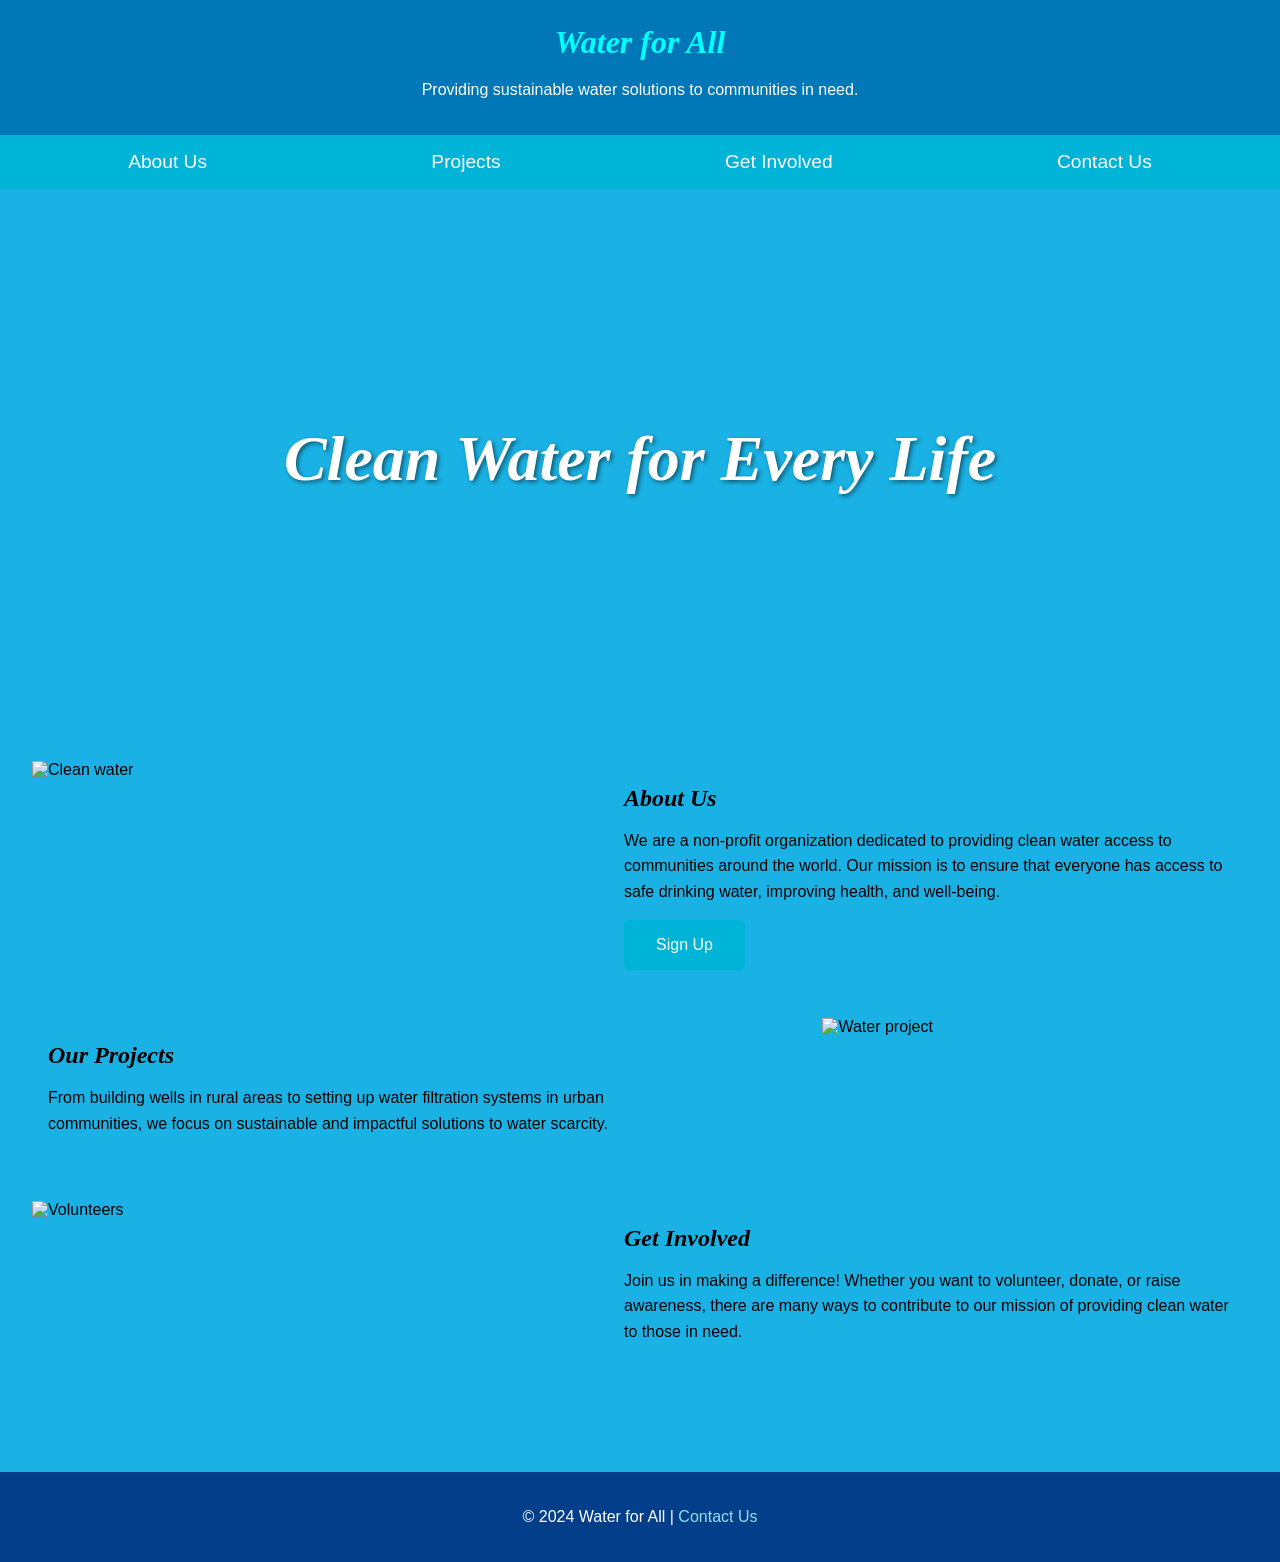
==== Water and Sanitation project/index.html @ 525703bb "Add files via upload" ====
<!DOCTYPE html>
<html lang="en">
<head>
    <meta charset="UTF-8">
    <meta name="viewport" content="width=device-width, initial-scale=1.0">
    <meta name="description" content="A non-profit organization dedicated to providing clean water solutions.">
    <title>Water for All | Home</title>
    <link rel="stylesheet" href="style.css">
   
</head>
<body>
 <header class="header">
        <h1 class="h-water">Water for All</h1> 
        <p>Providing sustainable water solutions to communities in need.</p>
    </header>

    
    <nav class="nav">
        <a href="about.html" class="nav-link">About Us</a>
        <a href="projects.html" class="nav-link">Projects</a>
        <a href="get-involved.html" class="nav-link">Get Involved</a>
        <a href="contact.html" class="nav-link">Contact Us</a>
    </nav>

    
    <section class="hero">
        
        <h1>Clean Water for Every Life</h1>
    </section>

   
    <div class="container">
       
        <section class="section about">
            <img src="clean-water.jpg" alt="Clean water" class="section-img">
            <div class="text">
                <h2>About Us</h2>
                <p>We are a non-profit organization dedicated to providing clean water access to communities around the world. Our mission is to ensure that everyone has access to safe drinking water, improving health, and well-being.</p>
               
                <button class="signup-btn" onclick="window.location.href='contact.h'">Sign Up</button>
            </div>
        </section>

        
        <section class="section projects">
            <div class="text">
                <h2>Our Projects</h2>
                <p>From building wells in rural areas to setting up water filtration systems in urban communities, we focus on sustainable and impactful solutions to water scarcity.</p>
            </div>
            <img src="water-project.jpeg" alt="Water project" class="section-img">
        </section>

       
        <section class="section get-involved">
            <img src="volunteers.jpg" alt="Volunteers" class="section-img">
            <div class="text">
                <h2>Get Involved</h2>
                <p>Join us in making a difference! Whether you want to volunteer, donate, or raise awareness, there are many ways to contribute to our mission of providing clean water to those in need.</p>
            </div>
        </section>

       
    </div>

   
    <footer class="footer">
        <p>&copy; 2024 Water for All | <a href="#contact" class="footer-link">Contact Us</a></p>
    </footer>

</body>
</html>
---- Water and Sanitation project/style.css ----
body {
    font-family: Arial, sans-serif;
    margin: 0;
    padding: 0;
    background-color: #1ab2e5; 
    }
.h-water{
    color: aqua;
    
}
 
.h-water:hover{ 
    color: yellowgreen;
    size-adjust: 20px;
}
h1, h2 {
    margin: 0.5rem 0;
    font-style: italic;
    font-weight: bolder;
    font-family: Georgia, 'Times New Roman', Times, serif;
}

p {
    line-height: 1.6;
}


.header {
    background-color: #0077b6;
    color: white;
    padding: 1rem;
    text-align: center;
}



.nav {
    display: flex;
    justify-content: space-around;
    background-color: #00b4d8;
    padding: 1rem;
    animation: fade-in 5s;
}

.nav-link {
    color: white;
    text-decoration: none;
    font-size: 1.2rem;
}


.hero {
    background-image: url('background.jpg'); 
    background-size: cover;
    background-position: center;
    height: 60vh;
    display: flex;
    align-items: center;
    justify-content: center;
    color: white;
    text-shadow: 2px 2px 4px rgba(0, 0, 0, 0.5);
    animation: fade-in 2s;
}

.hero h1 {
    font-size: 4rem;
}

.container {
    padding: 2rem;
}

.section {
    display: flex;
    justify-content: space-between;
    margin-bottom: 2rem;
}

.section-img {
    width: 35%;
    height: 35%;
}

.text {
    width: 50%;
    padding: 1rem;
}


.signup-btn {
    padding: 1rem 2rem;
    background-color: #00b4d8;
    color: white;
    border: none;
    border-radius: 5px;
    cursor: pointer;
    font-size: 1rem;
}

.signup-btn:hover {
    background-color: #023e8a;
}


.signup-form {
    background-color: #f0f8ff;
    padding: 2rem;
    margin: 2rem 0;
}

.signup-form h2 {
    text-align: center;
}

.form {
    display: flex;
    flex-direction: column;
    align-items: center;
}

.input-field {
    margin: 1rem 0;
    padding: 0.75rem;
    width: 60%;
    border: 1px solid #0077b6;
    border-radius: 5px;
}

.form-btn {
    padding: 0.75rem 2rem;
    background-color: #00b4d8;
    color: white;
    border: none;
    border-radius: 5px;
    cursor: pointer;
    font-size: 1rem;
}


.footer {
    background-color: #023e8a;
    color: white;
    text-align: center;
    padding: 1rem;
    margin-top: 2rem;
}

.footer-link {
    color: #90e0ef;
    text-decoration: none;
}
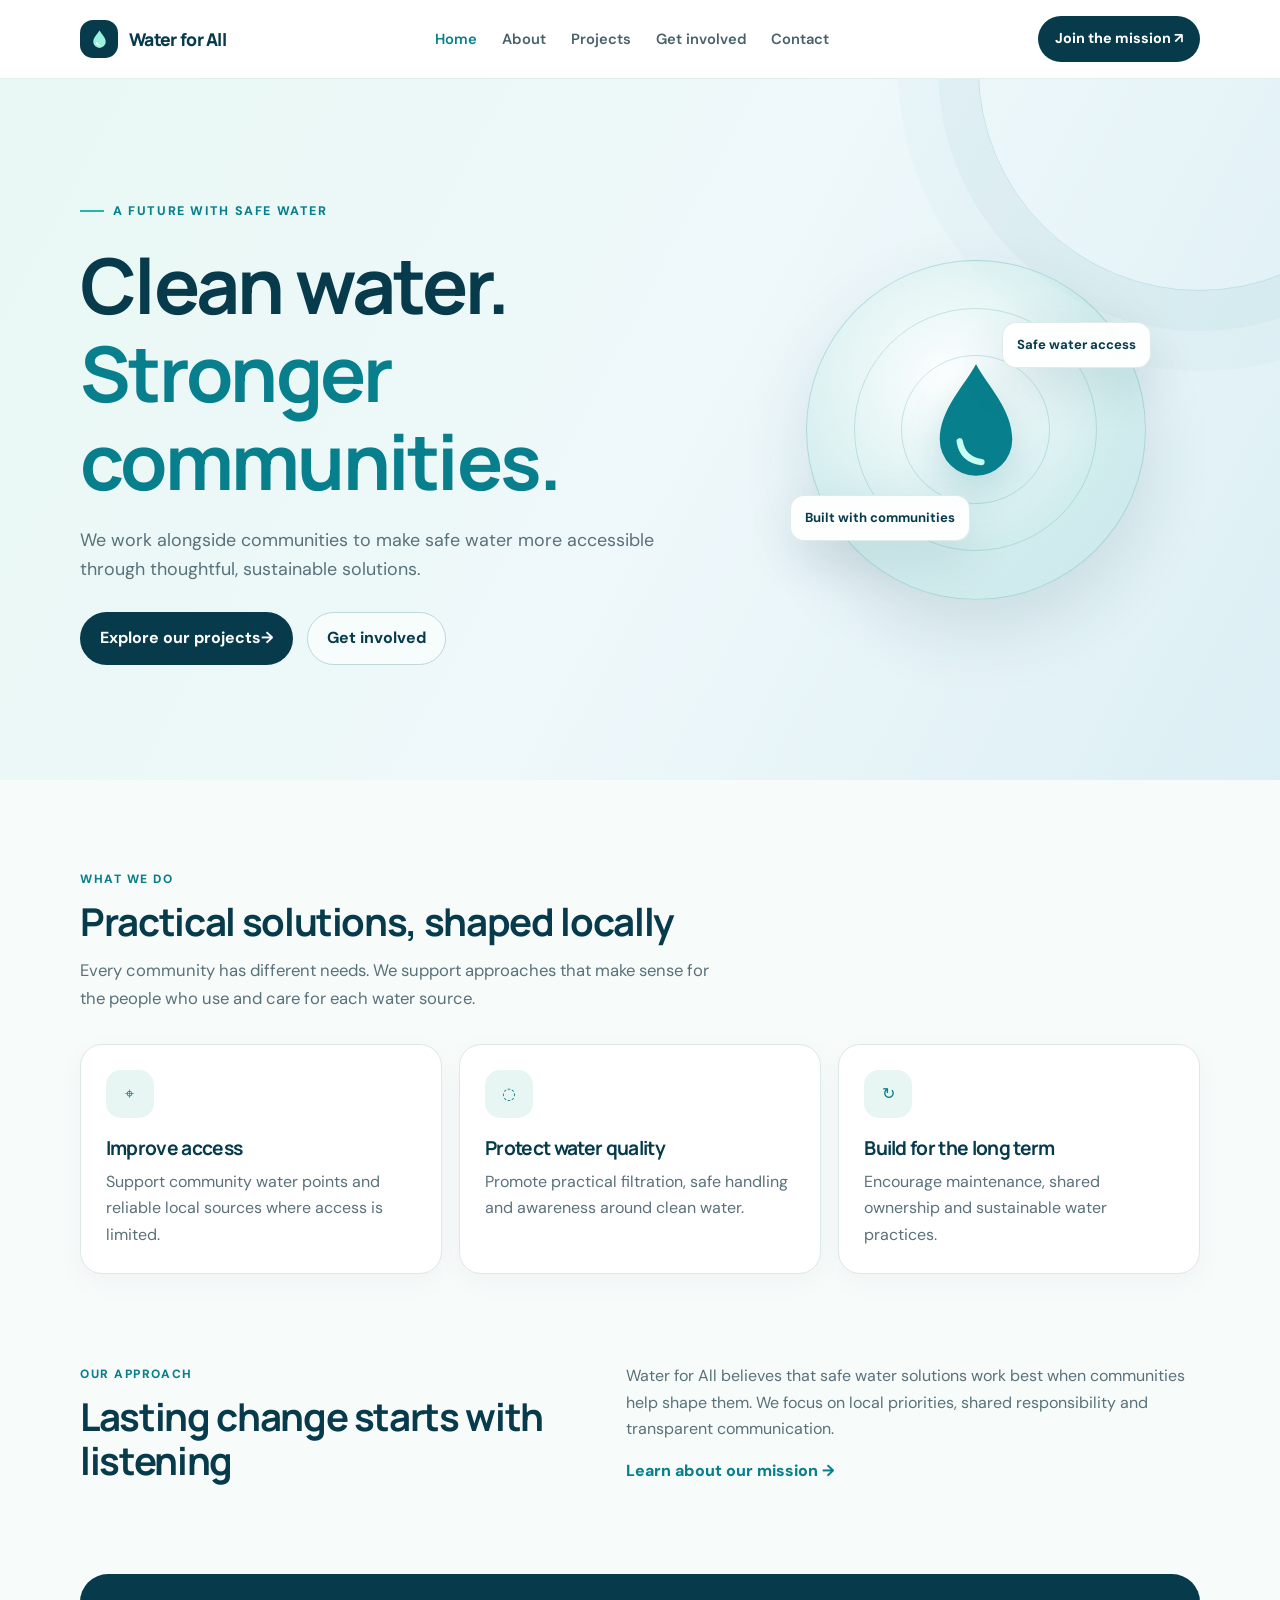
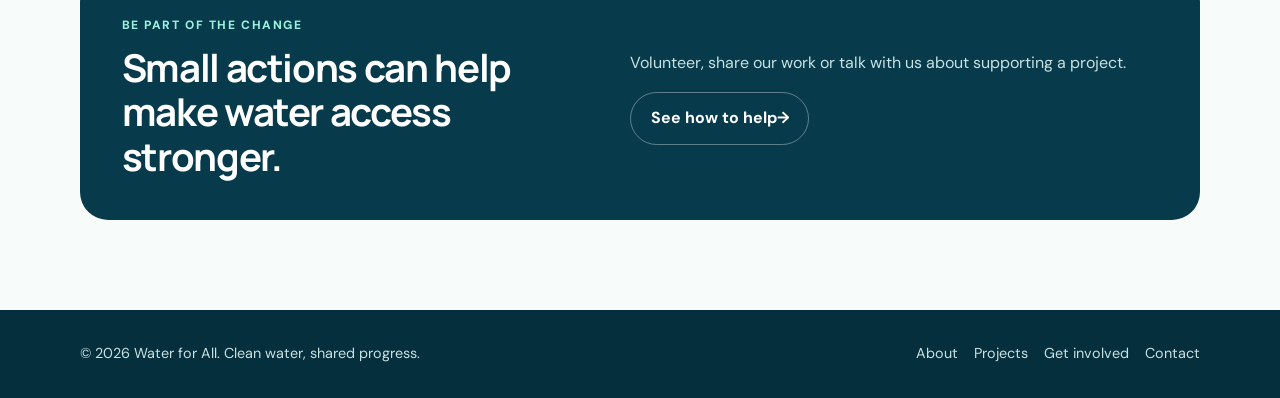
==== commit e67fa88e: "Redesign Water for All site and fix broken links" ====
--- a/Water and Sanitation project/index.html
+++ b/Water and Sanitation project/index.html
@@ -1,71 +1,46 @@
-<!DOCTYPE html>
-<html lang="en">
-<head>
-    <meta charset="UTF-8">
-    <meta name="viewport" content="width=device-width, initial-scale=1.0">
-    <meta name="description" content="A non-profit organization dedicated to providing clean water solutions.">
-    <title>Water for All | Home</title>
-    <link rel="stylesheet" href="style.css">
-   
-</head>
-<body>
- <header class="header">
-        <h1 class="h-water">Water for All</h1> 
-        <p>Providing sustainable water solutions to communities in need.</p>
-    </header>
-
-    
-    <nav class="nav">
-        <a href="about.html" class="nav-link">About Us</a>
-        <a href="projects.html" class="nav-link">Projects</a>
-        <a href="get-involved.html" class="nav-link">Get Involved</a>
-        <a href="contact.html" class="nav-link">Contact Us</a>
-    </nav>
-
-    
-    <section class="hero">
-        
-        <h1>Clean Water for Every Life</h1>
-    </section>
-
-   
-    <div class="container">
-       
-        <section class="section about">
-            <img src="clean-water.jpg" alt="Clean water" class="section-img">
-            <div class="text">
-                <h2>About Us</h2>
-                <p>We are a non-profit organization dedicated to providing clean water access to communities around the world. Our mission is to ensure that everyone has access to safe drinking water, improving health, and well-being.</p>
-               
-                <button class="signup-btn" onclick="window.location.href='contact.h'">Sign Up</button>
-            </div>
-        </section>
-
-        
-        <section class="section projects">
-            <div class="text">
-                <h2>Our Projects</h2>
-                <p>From building wells in rural areas to setting up water filtration systems in urban communities, we focus on sustainable and impactful solutions to water scarcity.</p>
-            </div>
-            <img src="water-project.jpeg" alt="Water project" class="section-img">
-        </section>
-
-       
-        <section class="section get-involved">
-            <img src="volunteers.jpg" alt="Volunteers" class="section-img">
-            <div class="text">
-                <h2>Get Involved</h2>
-                <p>Join us in making a difference! Whether you want to volunteer, donate, or raise awareness, there are many ways to contribute to our mission of providing clean water to those in need.</p>
-            </div>
-        </section>
-
-       
-    </div>
-
-   
-    <footer class="footer">
-        <p>&copy; 2024 Water for All | <a href="#contact" class="footer-link">Contact Us</a></p>
-    </footer>
-
-</body>
-</html>+<!doctype html>
+<html lang="en">
+<head>
+  <meta charset="utf-8">
+  <meta name="viewport" content="width=device-width, initial-scale=1">
+  <meta name="description" content="Water for All supports sustainable, community-led access to safe water through local projects, partnerships and practical action.">
+  <meta name="theme-color" content="#073b4c">
+  <title>Clean Water for Every Life | Water for All</title>
+  <link rel="preconnect" href="https://fonts.googleapis.com">
+  <link rel="preconnect" href="https://fonts.gstatic.com" crossorigin>
+  <link rel="stylesheet" href="style.css">
+</head>
+<body>
+<a class="skip-link" href="#main">Skip to content</a>
+<header class="site-header">
+  <div class="container header-inner">
+    <a class="brand" href="index.html"><span class="brand-mark"><svg viewBox="0 0 24 24" fill="none" aria-hidden="true"><path d="M12 2.5C9.8 6.2 5.5 10 5.5 14.3a6.5 6.5 0 0 0 13 0C18.5 10 14.2 6.2 12 2.5Z" fill="currentColor"/><path d="M9 15.4c.4 1.5 1.4 2.3 2.9 2.5" stroke="white" stroke-width="1.3" stroke-linecap="round"/></svg></span><span>Water for All</span></a>
+    <nav class="nav" aria-label="Main navigation">
+      <a class="nav-link" href="index.html" aria-current="page">Home</a>
+      <a class="nav-link" href="about.html">About</a>
+      <a class="nav-link" href="projects.html">Projects</a>
+      <a class="nav-link" href="get-involved.html">Get involved</a>
+      <a class="nav-link" href="contact.html">Contact</a>
+    </nav>
+    <a class="nav-cta" href="get-involved.html">Join the mission <span aria-hidden="true">↗</span></a>
+  </div>
+</header>
+<main id="main">
+<section class="hero"><div class="container hero-grid"><div>
+  <span class="eyebrow">A future with safe water</span>
+  <h1>Clean water.<br><span>Stronger communities.</span></h1>
+  <p class="hero-copy">We work alongside communities to make safe water more accessible through thoughtful, sustainable solutions.</p>
+  <div class="actions"><a class="button button-primary" href="projects.html">Explore our projects <span aria-hidden="true">→</span></a><a class="button button-secondary" href="get-involved.html">Get involved</a></div>
+</div><div class="hero-art" aria-hidden="true"><div class="water-orbit"><span class="orbit-note note-top">Safe water access</span><span class="orbit-note note-bottom">Built with communities</span><svg class="drop-icon" viewBox="0 0 120 160" fill="none"><path d="M60 8C47 32 20 58 20 91a40 40 0 1 0 80 0C100 58 73 32 60 8Z" fill="#087f8c"/><path d="M42 93c2 13 10 21 24 23" stroke="#c9fff0" stroke-width="7" stroke-linecap="round"/></svg></div></div></div></section>
+<section class="section"><div class="container"><div class="section-heading"><span class="kicker">What we do</span><h2>Practical solutions, shaped locally</h2><p>Every community has different needs. We support approaches that make sense for the people who use and care for each water source.</p></div>
+<div class="feature-grid">
+<article class="card"><span class="card-icon" aria-hidden="true">⌖</span><h3>Improve access</h3><p>Support community water points and reliable local sources where access is limited.</p></article>
+<article class="card"><span class="card-icon" aria-hidden="true">◌</span><h3>Protect water quality</h3><p>Promote practical filtration, safe handling and awareness around clean water.</p></article>
+<article class="card"><span class="card-icon" aria-hidden="true">↻</span><h3>Build for the long term</h3><p>Encourage maintenance, shared ownership and sustainable water practices.</p></article>
+</div></div></section>
+<section class="section" style="padding-top:0"><div class="container split"><div><span class="kicker">Our approach</span><h2>Lasting change starts with listening</h2></div><div><p>Water for All believes that safe water solutions work best when communities help shape them. We focus on local priorities, shared responsibility and transparent communication.</p><a class="text-link" href="about.html">Learn about our mission →</a></div></div></section>
+<section class="section" style="padding-top:0"><div class="container callout"><div class="split"><div><span class="kicker" style="color:#9af1dd">Be part of the change</span><h2>Small actions can help make water access stronger.</h2></div><div><p>Volunteer, share our work or talk with us about supporting a project.</p><a class="button button-secondary" href="get-involved.html">See how to help <span aria-hidden="true">→</span></a></div></div></div></section>
+</main>
+<footer class="site-footer"><div class="container footer-inner"><p>© 2026 Water for All. Clean water, shared progress.</p><nav class="footer-links" aria-label="Footer navigation"><a href="about.html">About</a><a href="projects.html">Projects</a><a href="get-involved.html">Get involved</a><a href="contact.html">Contact</a></nav></div></footer>
+</body>
+</html>
--- a/Water and Sanitation project/style.css
+++ b/Water and Sanitation project/style.css
@@ -1,152 +1,139 @@
-
-body {
-    font-family: Arial, sans-serif;
-    margin: 0;
-    padding: 0;
-    background-color: #1ab2e5; 
-    }
-.h-water{
-    color: aqua;
-    
-}
- 
-.h-water:hover{ 
-    color: yellowgreen;
-    size-adjust: 20px;
-}
-h1, h2 {
-    margin: 0.5rem 0;
-    font-style: italic;
-    font-weight: bolder;
-    font-family: Georgia, 'Times New Roman', Times, serif;
-}
-
-p {
-    line-height: 1.6;
-}
-
-
-.header {
-    background-color: #0077b6;
-    color: white;
-    padding: 1rem;
-    text-align: center;
-}
-
-
-
-.nav {
-    display: flex;
-    justify-content: space-around;
-    background-color: #00b4d8;
-    padding: 1rem;
-    animation: fade-in 5s;
-}
-
-.nav-link {
-    color: white;
-    text-decoration: none;
-    font-size: 1.2rem;
-}
-
-
-.hero {
-    background-image: url('background.jpg'); 
-    background-size: cover;
-    background-position: center;
-    height: 60vh;
-    display: flex;
-    align-items: center;
-    justify-content: center;
-    color: white;
-    text-shadow: 2px 2px 4px rgba(0, 0, 0, 0.5);
-    animation: fade-in 2s;
-}
-
-.hero h1 {
-    font-size: 4rem;
-}
-
-.container {
-    padding: 2rem;
-}
-
-.section {
-    display: flex;
-    justify-content: space-between;
-    margin-bottom: 2rem;
-}
-
-.section-img {
-    width: 35%;
-    height: 35%;
-}
-
-.text {
-    width: 50%;
-    padding: 1rem;
-}
-
-
-.signup-btn {
-    padding: 1rem 2rem;
-    background-color: #00b4d8;
-    color: white;
-    border: none;
-    border-radius: 5px;
-    cursor: pointer;
-    font-size: 1rem;
-}
-
-.signup-btn:hover {
-    background-color: #023e8a;
-}
-
-
-.signup-form {
-    background-color: #f0f8ff;
-    padding: 2rem;
-    margin: 2rem 0;
-}
-
-.signup-form h2 {
-    text-align: center;
-}
-
-.form {
-    display: flex;
-    flex-direction: column;
-    align-items: center;
-}
-
-.input-field {
-    margin: 1rem 0;
-    padding: 0.75rem;
-    width: 60%;
-    border: 1px solid #0077b6;
-    border-radius: 5px;
-}
-
-.form-btn {
-    padding: 0.75rem 2rem;
-    background-color: #00b4d8;
-    color: white;
-    border: none;
-    border-radius: 5px;
-    cursor: pointer;
-    font-size: 1rem;
-}
-
-
-.footer {
-    background-color: #023e8a;
-    color: white;
-    text-align: center;
-    padding: 1rem;
-    margin-top: 2rem;
-}
-
-.footer-link {
-    color: #90e0ef;
-    text-decoration: none;
-}
+@import url('https://fonts.googleapis.com/css2?family=DM+Sans:wght@400;500;600;700&family=Manrope:wght@400;500;600;700;800&display=swap');
+
+:root {
+  color-scheme: light;
+  --ink: #102e3a;
+  --muted: #59717a;
+  --deep: #073b4c;
+  --blue: #087f8c;
+  --aqua: #22b8a7;
+  --pale: #e8f6f3;
+  --paper: #f7fbfa;
+  --line: #dce9e6;
+  --white: #fff;
+  --shadow: 0 18px 50px rgba(7, 59, 76, .10);
+  --radius: 22px;
+}
+* { box-sizing: border-box; }
+html { scroll-behavior: smooth; }
+body { margin: 0; background: var(--paper); color: var(--ink); font-family: "DM Sans", Arial, sans-serif; line-height: 1.65; }
+a { color: inherit; }
+img, svg { max-width: 100%; }
+h1, h2, h3 { margin: 0; color: var(--deep); font-family: "Manrope", "DM Sans", Arial, sans-serif; line-height: 1.15; letter-spacing: -.035em; }
+h1 { font-size: clamp(2.6rem, 6vw, 5rem); }
+h2 { font-size: clamp(1.8rem, 3vw, 2.65rem); }
+h3 { font-size: 1.2rem; }
+p { margin: 0 0 1rem; color: var(--muted); }
+.container { width: min(1120px, calc(100% - 40px)); margin-inline: auto; }
+.skip-link { position: absolute; left: 1rem; top: -4rem; z-index: 20; padding: .7rem 1rem; background: var(--deep); color: white; border-radius: 8px; }
+.skip-link:focus { top: 1rem; }
+.site-header { position: sticky; top: 0; z-index: 10; background: rgba(255,255,255,.94); border-bottom: 1px solid rgba(220,233,230,.8); backdrop-filter: blur(14px); }
+.header-inner { min-height: 78px; display: flex; align-items: center; justify-content: space-between; gap: 2rem; }
+.brand { display: inline-flex; align-items: center; gap: .7rem; text-decoration: none; color: var(--deep); font: 800 1.1rem "Manrope", sans-serif; letter-spacing: -.04em; white-space: nowrap; }
+.brand-mark { display: grid; place-items: center; width: 38px; height: 38px; border-radius: 13px; background: var(--deep); color: #9af1dd; }
+.brand-mark svg { width: 23px; height: 23px; }
+.nav { display: flex; align-items: center; gap: 1.55rem; }
+.nav-link { text-decoration: none; color: #47616b; font-size: .92rem; font-weight: 600; transition: color .2s ease; }
+.nav-link:hover, .nav-link[aria-current="page"] { color: var(--blue); }
+.nav-cta { padding: .7rem 1.05rem; border-radius: 999px; background: var(--deep); color: white; text-decoration: none; font-size: .9rem; font-weight: 700; }
+.nav-cta:hover, .button-primary:hover { background: #0a5362; }
+.hero { position: relative; overflow: hidden; padding: clamp(4.5rem, 9vw, 7.5rem) 0; background: linear-gradient(118deg, #e9f8f4 0%, #eff8fb 52%, #dceff4 100%); }
+.hero::after { content: ""; position: absolute; width: 440px; height: 440px; right: -140px; top: -230px; border: 1px solid rgba(8,127,140,.16); border-radius: 50%; box-shadow: 0 0 0 40px rgba(8,127,140,.035), 0 0 0 80px rgba(8,127,140,.025); }
+.hero-grid { position: relative; z-index: 1; display: grid; grid-template-columns: 1.15fr .85fr; align-items: center; gap: clamp(2rem, 5vw, 5rem); }
+.eyebrow { display: inline-flex; align-items: center; gap: .55rem; margin-bottom: 1.2rem; color: var(--blue); font-size: .78rem; font-weight: 800; letter-spacing: .13em; text-transform: uppercase; }
+.eyebrow::before { content: ""; width: 24px; height: 2px; background: var(--aqua); }
+.hero h1 { max-width: 720px; margin-bottom: 1.25rem; }
+.hero h1 span { color: var(--blue); }
+.hero-copy { max-width: 600px; font-size: 1.12rem; }
+.actions { display: flex; flex-wrap: wrap; gap: .85rem; margin-top: 1.7rem; }
+.button { display: inline-flex; align-items: center; justify-content: center; min-height: 48px; padding: .78rem 1.2rem; border: 1px solid transparent; border-radius: 999px; text-decoration: none; font-weight: 700; transition: transform .2s ease, background .2s ease, border-color .2s ease; }
+.button:hover { transform: translateY(-2px); }
+.button-primary { background: var(--deep); color: white; }
+.button-secondary { border-color: #bdd8d6; color: var(--deep); background: rgba(255,255,255,.58); }
+.button-secondary:hover { border-color: var(--blue); background: white; }
+.hero-art { min-height: 330px; position: relative; display: grid; place-items: center; }
+.water-orbit { position: relative; width: min(340px, 75vw); aspect-ratio: 1; display: grid; place-items: center; border: 1px solid rgba(8,127,140,.20); border-radius: 50%; background: radial-gradient(circle at 42% 35%, rgba(255,255,255,.9), rgba(178,226,222,.40) 58%, rgba(114,190,197,.2)); box-shadow: 0 30px 70px rgba(7,59,76,.12); }
+.water-orbit::before, .water-orbit::after { content: ""; position: absolute; border: 1px solid rgba(8,127,140,.18); border-radius: 50%; }
+.water-orbit::before { inset: 14%; }
+.water-orbit::after { inset: 28%; }
+.drop-icon { width: 112px; height: 145px; z-index: 1; filter: drop-shadow(0 16px 18px rgba(8,127,140,.2)); }
+.orbit-note { position: absolute; z-index: 2; padding: .7rem .9rem; border: 1px solid rgba(220,233,230,.9); border-radius: 14px; background: rgba(255,255,255,.94); box-shadow: var(--shadow); color: var(--deep); font-size: .82rem; font-weight: 700; }
+.note-top { top: 18%; right: -2%; }
+.note-bottom { left: -5%; bottom: 17%; }
+.section { padding: clamp(3.6rem, 7vw, 6rem) 0; }
+.section-heading { max-width: 650px; margin-bottom: 2rem; }
+.section-heading p { margin-top: .8rem; font-size: 1.04rem; }
+.kicker { display: block; margin-bottom: .65rem; color: var(--blue); font-size: .75rem; font-weight: 800; letter-spacing: .13em; text-transform: uppercase; }
+.feature-grid, .project-grid, .values-grid, .involve-grid { display: grid; grid-template-columns: repeat(3, 1fr); gap: 1.1rem; }
+.card { padding: 1.55rem; border: 1px solid var(--line); border-radius: var(--radius); background: var(--white); box-shadow: 0 8px 28px rgba(7,59,76,.035); }
+.card p:last-child { margin-bottom: 0; }
+.card-icon { width: 48px; height: 48px; display: grid; place-items: center; margin-bottom: 1.2rem; border-radius: 15px; background: var(--pale); color: var(--blue); }
+.card-icon svg { width: 24px; height: 24px; }
+.card h3 { margin-bottom: .6rem; }
+.split { display: grid; grid-template-columns: .9fr 1.1fr; gap: clamp(2rem, 6vw, 5rem); align-items: center; }
+.callout { padding: clamp(1.5rem, 4vw, 2.6rem); border-radius: 28px; background: var(--deep); color: white; }
+.callout h2, .callout h3 { color: white; }
+.callout p { color: #c8e1e1; }
+.callout .button-secondary { background: transparent; color: white; border-color: rgba(255,255,255,.35); }
+.callout .button-secondary:hover { background: rgba(255,255,255,.1); }
+.check-list { display: grid; gap: .8rem; padding: 0; list-style: none; }
+.check-list li { display: flex; gap: .7rem; align-items: flex-start; color: var(--muted); }
+.check-list li::before { content: "✓"; display: grid; flex: 0 0 24px; width: 24px; height: 24px; place-items: center; border-radius: 50%; background: #d8f5ec; color: #087f70; font-size: .8rem; font-weight: 800; }
+.page-hero { padding: 4.2rem 0 3.4rem; background: linear-gradient(115deg, #e9f8f4, #edf6fa); }
+.page-hero h1 { font-size: clamp(2.5rem, 5vw, 4rem); }
+.page-hero p { max-width: 690px; margin-top: 1rem; font-size: 1.08rem; }
+.text-block { max-width: 780px; }
+.text-block p { font-size: 1.04rem; }
+.values-grid { grid-template-columns: repeat(3, 1fr); }
+.team-grid { display: grid; grid-template-columns: repeat(3, 1fr); gap: 1rem; }
+.person { text-align: center; }
+.avatar { display: grid; place-items: center; width: 76px; height: 76px; margin: 0 auto 1rem; border-radius: 50%; background: linear-gradient(145deg, #c9f1e8, #d9edf7); color: var(--deep); font: 800 1.2rem "Manrope", sans-serif; }
+.person p { margin-bottom: 0; font-size: .92rem; }
+.project-card { overflow: hidden; padding: 0; }
+.project-art { min-height: 175px; display: grid; place-items: center; position: relative; overflow: hidden; background: linear-gradient(135deg, #c9eee7, #d9eef6); }
+.project-art::before, .project-art::after { content: ""; position: absolute; width: 190px; height: 190px; border: 1px solid rgba(8,127,140,.2); border-radius: 50%; }
+.project-art::before { left: -45px; bottom: -125px; box-shadow: 0 0 0 24px rgba(8,127,140,.04), 0 0 0 48px rgba(8,127,140,.04); }
+.project-art::after { right: -70px; top: -110px; }
+.project-art svg { position: relative; z-index: 1; width: 60px; height: 60px; color: var(--blue); }
+.project-content { padding: 1.45rem; }
+.project-content p { min-height: 105px; }
+.text-link { color: var(--blue); text-decoration: none; font-weight: 800; }
+.text-link:hover { text-decoration: underline; }
+.pill { display: inline-flex; margin-bottom: .8rem; padding: .3rem .65rem; border-radius: 999px; background: var(--pale); color: #087569; font-size: .72rem; font-weight: 800; letter-spacing: .06em; text-transform: uppercase; }
+.contact-layout { display: grid; grid-template-columns: .9fr 1.1fr; gap: 1.2rem; align-items: stretch; }
+.contact-panel { padding: clamp(1.5rem, 4vw, 2.4rem); border-radius: var(--radius); background: white; border: 1px solid var(--line); }
+.contact-method { padding: 1rem 0; border-bottom: 1px solid var(--line); }
+.contact-method:last-child { border-bottom: 0; }
+.contact-method strong { display: block; color: var(--deep); }
+.contact-method a { color: var(--blue); text-decoration: none; font-weight: 700; }
+.contact-method a:hover { text-decoration: underline; }
+.site-footer { padding: 2rem 0; background: #062f3d; color: #c8e1e1; }
+.footer-inner { display: flex; justify-content: space-between; gap: 1rem; align-items: center; }
+.site-footer p { margin: 0; color: #c8e1e1; font-size: .9rem; }
+.footer-links { display: flex; gap: 1rem; flex-wrap: wrap; }
+.footer-links a { color: #c8e1e1; text-decoration: none; font-size: .9rem; }
+.footer-links a:hover { color: white; }
+@media (max-width: 800px) {
+  .header-inner { align-items: flex-start; padding: 1rem 0; flex-direction: column; gap: .85rem; }
+  .nav { width: 100%; justify-content: flex-start; overflow-x: auto; gap: 1.2rem; padding-bottom: .2rem; }
+  .nav-cta { display: none; }
+  .hero-grid, .split, .contact-layout { grid-template-columns: 1fr; }
+  .hero-art { min-height: 280px; }
+  .feature-grid, .project-grid, .values-grid, .team-grid, .involve-grid { grid-template-columns: repeat(2, 1fr); }
+}
+@media (max-width: 560px) {
+  .container { width: min(100% - 28px, 1120px); }
+  .hero { padding: 3.7rem 0 3.2rem; }
+  .hero-art { min-height: 230px; }
+  .water-orbit { width: 225px; }
+  .drop-icon { width: 78px; height: 106px; }
+  .note-top { right: -7%; }
+  .note-bottom { left: -8%; }
+  .feature-grid, .project-grid, .values-grid, .team-grid, .involve-grid { grid-template-columns: 1fr; }
+  .project-content p { min-height: 0; }
+  .footer-inner { align-items: flex-start; flex-direction: column; }
+  .actions .button { width: 100%; }
+}
+@media (prefers-reduced-motion: reduce) {
+  *, *::before, *::after { scroll-behavior: auto !important; transition-duration: .01ms !important; animation-duration: .01ms !important; animation-iteration-count: 1 !important; }
+}
